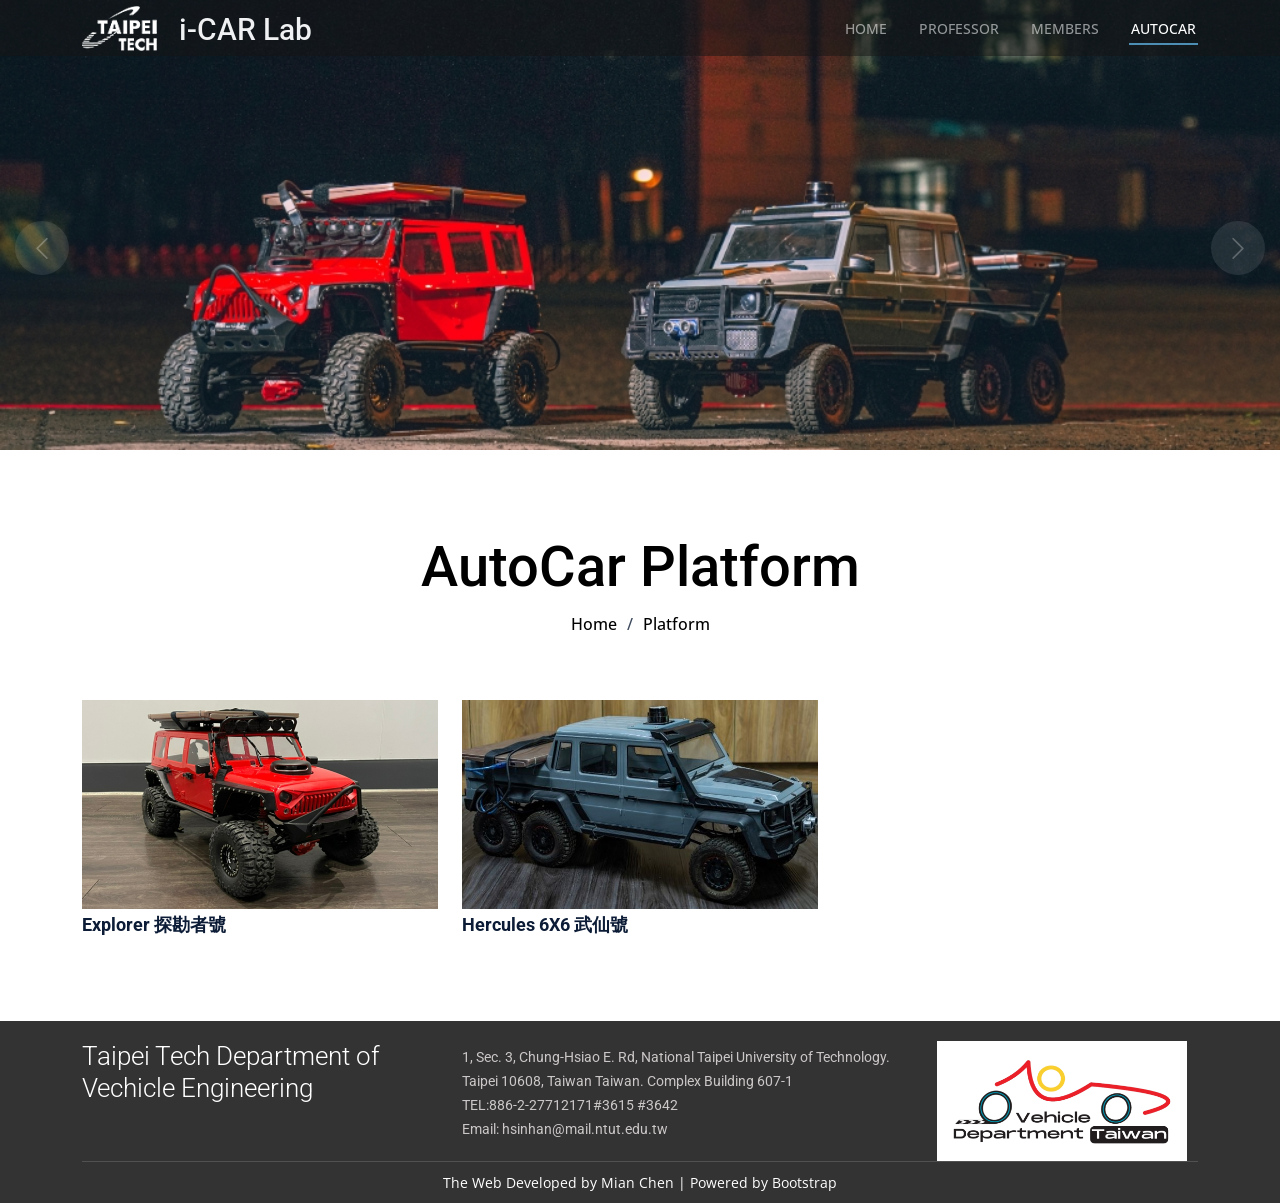
==== autocar.html @ 8ef0df25 "校名" ====
<!DOCTYPE html>
<html lang="en">

<head>
  <meta charset="utf-8">
  <meta content="width=device-width, initial-scale=1.0" name="viewport">

  <title>i-CAR Lab - Autocar</title>
  <meta content="" name="description">
  <meta content="" name="keywords">

  <!-- Favicons -->
  <link href="assets/img/logo.jpg" rel="icon">
  <link href="assets/img/logo.jpg" rel="apple-touch-icon">

  <!-- Google Fonts -->
  <link rel="preconnect" href="https://fonts.googleapis.com">
  <link rel="preconnect" href="https://fonts.gstatic.com" crossorigin>
  <link href="https://fonts.googleapis.com/css2?family=Open+Sans:ital,wght@0,300;0,400;0,500;0,600;0,700;1,300;1,400;1,600;1,700&family=Roboto:ital,wght@0,300;0,400;0,500;0,600;0,700;1,300;1,400;1,500;1,600;1,700&family=Work+Sans:ital,wght@0,300;0,400;0,500;0,600;0,700;1,300;1,400;1,500;1,600;1,700&display=swap" rel="stylesheet">

  <!-- Vendor CSS Files -->
  <link href="assets/vendor/bootstrap/css/bootstrap.min.css" rel="stylesheet">
  <link href="assets/vendor/bootstrap-icons/bootstrap-icons.css" rel="stylesheet">
  <link href="assets/vendor/fontawesome-free/css/all.min.css" rel="stylesheet">
  <link href="assets/vendor/aos/aos.css" rel="stylesheet">
  <link href="assets/vendor/glightbox/css/glightbox.min.css" rel="stylesheet">
  <link href="assets/vendor/swiper/swiper-bundle.min.css" rel="stylesheet">

  <!-- Template Main CSS File -->
  <link href="assets/css/main.css" rel="stylesheet">

  <!-- =======================================================
  * Template Name: UpConstruction
  * Updated: Mar 10 2023 with Bootstrap v5.2.3
  * Template URL: https://bootstrapmade.com/upconstruction-bootstrap-construction-website-template/
  * Author: BootstrapMade.com
  * License: https://bootstrapmade.com/license/
  ======================================================== -->
</head>

<body>

  <!-- ======= Header ======= -->
  <header id="header" class="fixed-top" style="background-color: rgba(22, 22, 21, 0.527)">
    <div class="container-fluid container-xl d-flex align-items-center justify-content-between" >
      <a href="index.html"  class="logo d-flex align-items-center">
        <img src="assets/img/rpage_wLogo.png" >
        <h1 class="test">	&ensp; i-CAR Lab</h1>
      </a>

     
      <nav id="navmenu" class="navmenu">
        <ul>
          <li><a href="index.html">Home</a></li>
          <li><a href="professor.html">Professor</a></li>
          <li><a href="member.html">Members</a></li>
          <li><a href="autocar.html" class="active">AutoCar</a></li>
        </ul>
        <i class="mobile-nav-toggle d-xl-none bi bi-list"></i>
      </nav><!-- .navmenu -->

    </div>
  </header><!-- End Header -->

    <!-- ======= Hero Section ======= -->
    <section id="hero" class="hero">

      <div id="hero-carousel" class="carousel slide" data-bs-ride="carousel" data-bs-interval="5000">
        <div class="carousel-item active">
          <img src="assets/img/hero-carousel/A7R04425.jpg" class="d-block w-100" alt="...">
        </div>
        <div class="carousel-item">
          <img src="assets/img/hero-carousel/lightMode.jpg" class="d-block w-100" alt="...">
        </div>

      <a class="carousel-control-prev" href="#hero-carousel" role="button" data-bs-slide="prev">
        <span class="carousel-control-prev-icon bi bi-chevron-left" aria-hidden="true"></span>
      </a>

      <a class="carousel-control-next" href="#hero-carousel" role="button" data-bs-slide="next">
        <span class="carousel-control-next-icon bi bi-chevron-right" aria-hidden="true"></span>
      </a>
    </div>
  </section><!-- End Hero Section -->


  <main id="main">
<!--  AutoCar Posts Section -->
    <div class="autocar-title d-flex align-items-center" >
      <div class="container position-relative d-flex flex-column align-items-center" data-aos="fade">
        <h2>AutoCar Platform</h2>
        <nav class="breadcrumbs">
          <ol>
            <li><a href="index.html">Home</a></li>
            <li>Platform</li>
          </ol>
        </nav>
      </div>
    </div>
    
    <section id="projects" class="projects">
      <div class="container" data-aos="fade-up">

        <div class="portfolio-isotope" data-portfolio-filter="*" data-portfolio-layout="masonry" data-portfolio-sort="original-order">

          <div class="row gy-4 portfolio-container" data-aos="fade-up" data-aos-delay="200">

            <div class="col-lg-4 col-md-6 portfolio-item filter-construction">
              <div class="portfolio-content h-100">
                <img src="assets/img/kitHardware.png" class="img-fluid" alt="">
                <div class="portfolio-info">
                  <h4>Explorer</h4>
                  <p>Explorer hardware layout</p>
                  <a href="assets/img/redcarplatform.png" title="Explorer hardware layout" data-gallery="portfolio-gallery-construction" class="glightbox preview-link"><i class="bi bi-zoom-in"></i></a>
                </div>
                
              </div>
              <h5>Explorer 探勘者號</h5>
            </div><!-- End Projects Item -->

            <div class="col-lg-4 col-md-6 portfolio-item filter-repairs">
              <div class="portfolio-content h-100">
                <img src="assets/img/greycarPlatform.jpg" class="img-fluid" alt="">
                <div class="portfolio-info">
                  <h4>Hercules 6X6</h4>
                  <p>Hercules 6X6 hardware layout</p>
                  <a href="assets/img/platform.png" title="Hercules 6X6 hardware layout" data-gallery="portfolio-gallery-repairs" class="glightbox preview-link"><i class="bi bi-zoom-in"></i></a>
                </div>
              </div>
              <h5>Hercules 6X6 武仙號</h5>
            </div><!-- End Projects Item -->

          </div>

        </div>

      </div>
    </section><!-- End AutoCar Posts Section -->
  
    
  </main>

  <!-- ======= Footer ======= -->
  <footer id="footer" class="footer">
    <div class="footer-content position-relative">
       <div class="container">
         <div class="row">
           <div class="col-lg-4 col-md-6 col-sm-12 footer-info " >
            <h3>Taipei Tech Department of Vechicle Engineering</h3>
           </div>  <!--End footer info column-->
 
           
           <div class="col-lg-5 col-md-6 col-sm-12 footer-address d-flex align-items-center">
             <p>
               1, Sec. 3, Chung-Hsiao E. Rd, National Taipei University of Technology.<br>
               Taipei 10608, Taiwan Taiwan. Complex Building 607-1<br>
               TEL:886-2-27712171#3615 #3642<br>
               Email: hsinhan@mail.ntut.edu.tw
           </p>
           </div><!-- End footer address column-->
 
           <div class="col-lg-3 col-md-6 col-sm-12 footer-logo d-flex align-items-center ">
             <img src="assets/img/race-car-logo.png" height="120" width="250">
           </div><!-- End footer logo column-->
         </div>
       </div>
    </div>
 
    <div class="footer-legal text-center position-relative">
       <div class="container">
         <div class="copyright">
           The Web Developed by Mian Chen | Powered by Bootstrap
         </div>
       </div>
    </div>
 
   </footer>
   <!-- End Footer -->

  <a href="#" class="scroll-top d-flex align-items-center justify-content-center"><i class="bi bi-arrow-up-short"></i></a>

  <div id="preloader"></div>

  <!-- Vendor JS Files -->
  <script src="assets/vendor/bootstrap/js/bootstrap.bundle.min.js"></script>
  <script src="assets/vendor/aos/aos.js"></script>
  <script src="assets/vendor/glightbox/js/glightbox.min.js"></script>
  <script src="assets/vendor/isotope-layout/isotope.pkgd.min.js"></script>
  <script src="assets/vendor/swiper/swiper-bundle.min.js"></script>
  <script src="assets/vendor/purecounter/purecounter_vanilla.js"></script>
  <script src="assets/vendor/php-email-form/validate.js"></script>

  <!-- Template Main JS File -->
  <script src="assets/js/main.js"></script>

</body>

</html>
---- assets/css/main.css ----
/**
* Template Name: UpConstruction
* Updated: Mar 10 2023 with Bootstrap v5.2.3
* Template URL: https://bootstrapmade.com/upconstruction-bootstrap-construction-website-template/
* Author: BootstrapMade.com
* License: https://bootstrapmade.com/license/
*/

/*--------------------------------------------------------------
# Set main reusable colors and fonts using CSS variables
# Learn more about CSS variables at https://developer.mozilla.org/en-US/docs/Web/CSS/Using_CSS_custom_properties
--------------------------------------------------------------*/
/* Fonts */
:root {
  --font-default: "Open Sans", system-ui, -apple-system, "Segoe UI", Roboto, "Helvetica Neue", Arial, "Noto Sans", "Liberation Sans", sans-serif, "Apple Color Emoji", "Segoe UI Emoji", "Segoe UI Symbol", "Noto Color Emoji";
  --font-primary: "Roboto", sans-serif;
  --font-secondary: "Work Sans", sans-serif;
}

/* Global Colors - The following color variables are used throughout the website. Updating them here will change the color scheme of the entire website */
:root { 
  --background-color: #ffffff; /* Background color for the entire website, including individual sections */
  --default-color: #0c1c36; /* Default color used for the majority of the text content across the entire website */
  --heading-color: #52565e; /* Color for headings, subheadings and title throughout the website */
  --accent-color: #4d8eb5; /* Accent color that represents your brand on the website. It's used for buttons, links, and other elements that need to stand out */
  --contrast-color: #ffffff; /* The contrast color is used for elements when the background color is one of the heading, accent, or default colors. Its purpose is to ensure proper contrast and readability when placed over these more dominant colors */
}

/* Nav Menu Colors - The following color variables are used specifically for the navigation menu. They are separate from the global colors to allow for more customization options */
:root {
  --nav-color: rgba(255, 255, 255, 0.55);  /* The default color of the main navmenu links */
  --nav-hover-color: #ffffff; /* Applied to main navmenu links when they are hovered over or active */
  --nav-dropdown-background-color: #ffffff; /* Used as the background color for dropdown items that appear when hovering over primary navigation items */
  --nav-dropdown-color: #212529; /* Used for navigation links of the dropdown items in the navigation menu. */
  --nav-dropdown-hover-color: #feb900; /* Similar to --nav-hover-color, this color is applied to dropdown navigation links when they are hovered over. */
}

/* Smooth scroll */
:root {
  scroll-behavior: smooth;
}

/*--------------------------------------------------------------
# General
--------------------------------------------------------------*/
body {
  font-family: var(--font-default);
  color: var(--color-default);
  overflow-x: hidden;
  background-color: var(--background-color);
}

a {
  color: var(--color-primary);
  text-decoration: none;
}

a:hover {
  color: #77bde6;
  text-decoration: none;
}

h1,
h2,
h3,
h4,
h5,
h6 {
  font-family: var(--font-primary);
}


.platform video{
  max-width:100%; 
  height:auto;
  margin: auto;
  display: block;
 
}



/*--------------------------------------------------------------
# Global Sections
--------------------------------------------------------------*/
section,
.section {
  color: var(--default-color);
  background-color: var(--background-color);
  padding: 60px 0;
  scroll-margin-top: 92px;
  overflow: clip;
}

@media (max-width: 1199px) {
  section,
  .section {
    scroll-margin-top: 76px;
  }
}

/*--------------------------------------------------------------
# Global Section Titles
--------------------------------------------------------------*/
.section-title {
  text-align: center;
  padding-bottom: 60px;
  position: relative;
}

.section-title h2 {
  font-size: 32px;
  font-weight: 700;
  position: relative;
}

.section-title h2:before,
.section-title h2:after {
  content: "";
  width: 50px;
  height: 2px;
  background: var(--accent-color);
  display: inline-block;
}

.section-title h2:before {
  margin: 0 15px 10px 0;
}

.section-title h2:after {
  margin: 0 0 10px 15px;
}

.section-title p {
  margin-bottom: 0;
}
/*--------------------------------------------------------------
# Sections & Section Header
--------------------------------------------------------------*/
section {
  padding: 80px 0;
  overflow: hidden;
}

.demo-index {
  position: relative;
  top: -140px;
  left: 80px;
}

.section-bg {
  background-color: #f5f6f7;
}

.section-header {
  text-align: center;
  padding-bottom: 70px;
}

.section-header h2 {
  font-size: 32px;
  font-weight: 700;
  position: relative;
  color: #1f2124;
}

.section-header h2:before,
.section-header h2:after {
  content: "";
  width: 50px;
  height: 2px;
  background: var(--color-primary);
  display: inline-block;
}

.section-header h2:before {
  margin: 0 15px 10px 0;
}

.section-header h2:after {
  margin: 0 0 10px 15px;
}

.section-header p {
  margin: 0 auto 0 auto;
}

@media (min-width: 1199px) {
  .section-header p {
    max-width: 60%;
  }
}

/*--------------------------------------------------------------
# Scroll top button
--------------------------------------------------------------*/
.scroll-top {
  position: fixed;
  visibility: hidden;
  opacity: 0;
  right: 15px;
  bottom: 15px;
  z-index: 99999;
  background-color: var(--accent-color);
  width: 40px;
  height: 40px;
  border-radius: 4px;
  transition: all 0.4s;
}

.scroll-top i {
  font-size: 24px;
  color: var(--default-color);
  line-height: 0;
}

.scroll-top:hover {
  background-color: color-mix(in srgb, var(--accent-color), transparent 20%);
  color: var(--contrast-color);
}

.scroll-top.active {
  visibility: visible;
  opacity: 1;
}

/*--------------------------------------------------------------
# Preloader
--------------------------------------------------------------*/
#preloader {
  position: fixed;
  inset: 0;
  z-index: 999999;
  overflow: hidden;
  background: #fff;
  transition: all 0.6s ease-out;
}

#preloader:before {
  content: "";
  position: fixed;
  top: calc(50% - 30px);
  left: calc(50% - 30px);
  border: 6px solid #fff;
  border-color: var(--color-primary) transparent var(--color-primary) transparent;
  border-radius: 50%;
  width: 60px;
  height: 60px;
  animation: animate-preloader 1.5s linear infinite;
}

@keyframes animate-preloader {
  0% {
    transform: rotate(0deg);
  }

  100% {
    transform: rotate(360deg);
  }
}

/*--------------------------------------------------------------
# Disable aos animation delay on mobile devices
--------------------------------------------------------------*/
@media screen and (max-width: 768px) {
  [data-aos-delay] {
    transition-delay: 0 !important;
  }
}

/*--------------------------------------------------------------
# Global Page Titles & Breadcrumbs
--------------------------------------------------------------*/
.page-title {
  --background-color: #000000;
  --heading-color: var(--contrast-color);
  --default-color: var(--contrast-color);
  color: var(--default-color);
  background-color: var(--background-color);
  background-size: cover;
  background-position: center;
  background-repeat: no-repeat;
  padding: 160px 0 60px 0;
  text-align: center;
  position: relative;
}

.page-title:before {
  content: "";
  background-color: color-mix(in srgb, var(--background-color), transparent 40%);
  position: absolute;
  inset: 0;
}

.page-title h1 {
  font-size: 56px;
  font-weight: 500;
  margin-bottom: 10px;
}

.page-title .breadcrumbs ol {
  display: flex;
  flex-wrap: wrap;
  list-style: none;
  justify-content: center;
  padding: 0;
  margin: 0;
  font-size: 16px;
  font-weight: 500;
}

.page-title .breadcrumbs ol li+li {
  padding-left: 10px;
}

.page-title .breadcrumbs ol li+li::before {
  content: "/";
  display: inline-block;
  padding-right: 10px;
  color: color-mix(in srgb, var(--default-color), transparent 20%);
}


/*--------------------------------------------------------------
# Header
--------------------------------------------------------------*/
.header {
  z-index: 997;
  position: absolute;
  padding: 30px 0;
  top: 0;
  left: 0;
  right: 0;
}

.test{
  font-size: 30px;
  margin-top: 12px;
  font-weight: 480;
  color: #f0f1f2;
}

.header .logo img {
  max-height: 40px;
  margin-right: 6px;
}

.header .logo h1 {
  font-size: 24px;
  font-weight: 700;
  color: #fff;
  margin-bottom: 0;
  font-family: var(--font-primary);
  vertical-align: middle;
}

.header .logo h1 span {
  color: var(--color-primary);

}
@media (min-width: 1280px) {
  .get-started-btn {
    margin: 0 15px 0 0;
    padding: 6px 18px;
  }
}
/*--------------------------------------------------------------
# Desktop Navigation
--------------------------------------------------------------*/
@media (min-width: 800px) {
  .navmenu {
    padding: 0;
  }

  .mobile-nav-toggle {
    display: none; /* 在桌面視圖中隱藏漢堡菜單 */
  }

  .navmenu ul {
    margin: 0;
    padding: 0;
    display: flex;
    list-style: none;
    align-items: center;
  }

  .navmenu li {
    position: relative;
  }

  .navmenu>ul>li {
    white-space: nowrap;
    padding: 15px 14px;
  }

  .navmenu>ul>li:last-child {
    padding-right: 0;
  }

  .navmenu a,
  .navmenu a:focus {
    color: var(--nav-color);
    font-size: 14px;
    padding: 0 2px;
    font-family: var(--nav-font);
    font-weight: 500;
    display: flex;
    align-items: center;
    justify-content: space-between;
    white-space: nowrap;
    transition: 0.3s;
    position: relative;
    text-transform: uppercase;
  }

  .navmenu a i,
  .navmenu a:focus i {
    font-size: 12px;
    line-height: 0;
    margin-left: 5px;
    transition: 0.3s;
  }

  .navmenu>ul>li>a:before {
    content: "";
    position: absolute;
    height: 2px;
    bottom: -6px;
    left: 0;
    background-color: var(--accent-color);
    visibility: hidden;
    width: 0px;
    transition: all 0.3s ease-in-out 0s;
  }

  .navmenu a:hover:before,
  .navmenu li:hover>a:before,
  .navmenu .active:before {
    visibility: visible;
    width: 100%;
  }

  .navmenu li:hover>a,
  .navmenu .active,
  .navmenu .active:focus {
    color: var(--nav-hover-color);
  }

  .navmenu .dropdown ul {
    margin: 0;
    padding: 10px 0;
    background: var(--nav-dropdown-background-color);
    display: block;
    position: absolute;
    visibility: hidden;
    left: 14px;
    top: 130%;
    opacity: 0;
    transition: 0.3s;
    border-radius: 4px;
    z-index: 99;
    box-shadow: 0px 0px 30px rgba(0, 0, 0, 0.1);
  }

  .navmenu .dropdown ul li {
    min-width: 200px;
  }

  .navmenu .dropdown ul a {
    padding: 10px 20px;
    font-size: 15px;
    text-transform: none;
    font-weight: 400;
    color: var(--nav-dropdown-color);
  }

  .navmenu .dropdown ul a i {
    font-size: 12px;
  }

  .navmenu .dropdown ul a:hover,
  .navmenu .dropdown ul .active:hover,
  .navmenu .dropdown ul li:hover>a {
    color: var(--nav-dropdown-hover-color);
  }

  .navmenu .dropdown:hover>ul {
    opacity: 1;
    top: 100%;
    visibility: visible;
  }

  .navmenu .dropdown .dropdown ul {
    top: 0;
    left: -90%;
    visibility: hidden;
  }

  .navmenu .dropdown .dropdown:hover>ul {
    opacity: 1;
    top: 0;
    left: -100%;
    visibility: visible;
  }
}

/* Mobile Navigation */
@media (max-width: 799px) {
  .mobile-nav-toggle {
    display: block; /* 在手機視圖中顯示漢堡菜單 */
    color: var(--nav-color);
    font-size: 28px;
    line-height: 0;
    margin-right: 10px;
    cursor: pointer;
    transition: color 0.3s;
  }

  .navmenu {
    padding: 0;
    z-index: 9997;
  }

  .navmenu ul {
    display: none;
    position: absolute;
    inset: 60px 20px 20px 20px;
    padding: 10px 0;
    margin: 0;
    border-radius: 6px;
    background-color: var(--nav-dropdown-background-color);
    border: 1px solid color-mix(in srgb, var(--default-color), transparent 90%);
    box-shadow: none;
    overflow-y: auto;
    transition: 0.3s;
    z-index: 9998;
  }

  .navmenu a,
  .navmenu a:focus {
    color: var(--nav-dropdown-color);
    padding: 10px 20px;
    font-family: var(--nav-font);
    font-size: 17px;
    font-weight: 500;
    display: flex;
    align-items: center;
    justify-content: space-between;
    white-space: nowrap;
    transition: 0.3s;
  }

  .navmenu a i,
  .navmenu a:focus i {
    font-size: 12px;
    line-height: 0;
    margin-left: 5px;
    width: 30px;
    height: 30px;
    display: flex;
    align-items: center;
    justify-content: center;
    border-radius: 50%;
    transition: 0.3s;
    background-color: color-mix(in srgb, var(--accent-color), transparent 90%);
  }

  .navmenu a i:hover,
  .navmenu a:focus i:hover {
    background-color: var(--accent-color);
    color: var(--contrast-color);
  }

  .navmenu a:hover,
  .navmenu .active,
  .navmenu .active:focus {
    color: var(--nav-dropdown-hover-color);
  }

  .navmenu .active i,
  .navmenu .active:focus i {
    background-color: var(--accent-color);
    color: var(--contrast-color);
    transform: rotate(180deg);
  }

  .navmenu .dropdown ul {
    position: static;
    display: none;
    z-index: 99;
    padding: 10px 0;
    margin: 10px 20px;
    background-color: var(--nav-dropdown-background-color);
    transition: all 0.5s ease-in-out;
  }

  .navmenu .dropdown ul ul {
    background-color: rgba(33, 37, 41, 0.1);
  }

  .navmenu .dropdown>.dropdown-active {
    display: block;
    background-color: rgba(33, 37, 41, 0.03);
  }

  .mobile-nav-active {
    overflow: hidden;
  }

  .mobile-nav-active .mobile-nav-toggle {
    color: #fff;
    position: absolute;
    font-size: 32px;
    top: 15px;
    right: 15px;
    margin-right: 0;
    z-index: 9999;
  }

  .mobile-nav-active .navmenu {
    position: fixed;
    overflow: hidden;
    inset: 0;
    background: rgba(33, 37, 41, 0.8);
    transition: 0.3s;
  }

  .mobile-nav-active .navmenu>ul {
    display: block;
  }
}


/*--------------------------------------------------------------
# Get Started Section
--------------------------------------------------------------*/

.get-started .content {
  padding: 30px 0;
}

.get-started .content h3 {
  font-size: 36px;
  color: var(--color-secondary);
  font-weight: 600;
  margin-bottom: 25px;
  padding-bottom: 25px;
  position: relative;
}

.get-started .content h3:after {
  content: "";
  position: absolute;
  display: block;
  width: 60px;
  height: 4px;
  background: var(--color-primary);
  left: 0;
  bottom: 0;
}


.get-started .content p {
  font-size: 24px;
}



.get-started .bio-photo {
  text-align: center;
}

.get-started .bio-photo img {
  border-radius: 5px;
  margin-top: 20px;
  max-width: 300px;
  height: auto;
}

.get-started .bio-content {
  display: flex;
  flex-direction: column;
  justify-content: center;
}

.get-started .bio-content .content {
  order: 1;
}

.get-started .bio-content .bio-photo {
  order: 2;
}

/* 小螢幕設備的調整 */
@media (max-width: 575px) {
  .get-started .content {
    padding: 20px;
  }

  .get-started .content h3 {
    font-size: 24px;
  }

  .get-started .content p {
    font-size: 14px;
  }
}
/*--------------------------------------------------------------
# Constructions Section
--------------------------------------------------------------*/
.constructions .card-item {
  border: 1px solid rgba(82, 86, 94, 0.2);
  background: #fff;
  position: relative;
  border-radius: 0;
}

.constructions .card-item .card-bg {
  min-height: 300px;
  background-size: cover;
  background-position: center;
  background-repeat: no-repeat;
}

.constructions .card-item .card-body {
  padding: 30px;
}

.constructions .card-item h4 {
  font-weight: 700;
  font-size: 20px;
  margin-bottom: 15px;
  color: var(--color-secondary);
}

.constructions .card-item p {
  color: var(--color-secondary);
  margin: 0;
}

/*--------------------------------------------------------------
# Recent Blog Posts Section
--------------------------------------------------------------*/
.recent-blog-posts .post-item {
  box-shadow: 0px 2px 20px color-mix(in srgb, var(--default-color), transparent 92%);
  transition: 0.3s;
}

.recent-blog-posts .post-item .post-img img {
  transition: 0.5s;
}

.recent-blog-posts .post-item .post-date {
  position: absolute;
  right: 0;
  bottom: 0;
  background-color: var(--accent-color);
  color: var(--contrast-color);
  text-transform: uppercase;
  font-size: 13px;
  padding: 6px 12px;
  font-weight: 500;
}

.recent-blog-posts .post-item .post-content {
  padding: 30px;
}

.recent-blog-posts .post-item .post-title {
  color: var(--heading-color);
  font-size: 20px;
  font-weight: 700;
  transition: 0.3s;
  margin-bottom: 15px;
}

.recent-blog-posts .post-item .meta i {
  font-size: 16px;
  color: var(--accent-color);
}

.recent-blog-posts .post-item .meta span {
  font-size: 15px;
  color: color-mix(in srgb, var(--default-color), transparent 50%);
}

.recent-blog-posts .post-item hr {
  color: color-mix(in srgb, var(--default-color), transparent 80%);
  margin: 20px 0;
}

.recent-blog-posts p {
  margin-top: 10px;
}

.recent-blog-posts .post-item:hover .post-title,
.recent-blog-posts .post-item:hover .readmore {
  color: var(--accent-color);
}

.recent-blog-posts .post-item:hover .post-img img {
  transform: scale(1.1);
}
/*--------------------------------------------------------------
# Patents Section
--------------------------------------------------------------*/
.patents {
  background-color: color-mix(in srgb, var(--default-color), transparent 95%);
}

.patents .patents-item {
  padding: 40px;
  box-shadow: 0px 0 30px color-mix(in srgb, var(--default-color), transparent 90%);
  background-color: var(--contrast-color);
  height: 100%;
}

.patents .patents-item .icon {
  width: 48px;
  height: 48px;
  position: relative;
  margin-bottom: 50px;
}

.patents .patents-item .icon i {
  color: var(--heading-color);
  font-size: 56px;
  transition: ease-in-out 0.3s;
  z-index: 2;
  position: relative;
}

.patents .patents-item .icon img {
  width: 70px;
  height: 70px;
  display: block;
  margin: 0 auto;
  position: relative; /* 保持相對定位 */
  z-index: 3; /* 設置較高的 z-index 值，確保在最上層 */
}

.patents .patents-item .icon:before {
  position: absolute;
  content: "";
  height: 100%;
  width: 100%;
  background: color-mix(in srgb, var(--heading-color), transparent 95%);
  border-radius: 50px;
  z-index: 1;
  top: 10px;
  right: -20px;
  transition: 0.3s;
}

.patents .patents-item h3 {
  color: color-mix(in srgb, var(--heading-color), transparent 20%);
  font-weight: 700;
  margin: 0 0 20px 0;
  padding-bottom: 8px;
  font-size: 22px;
  position: relative;
  display: inline-block;
  border-bottom: 4px solid color-mix(in srgb, var(--heading-color), transparent 90%);
  transition: 0.3s;
}

.patents .patents-item p {
  line-height: 24px;
  font-size: 14px;
  margin-bottom: 0;
}

.patents .patents-item .readmore {
  margin-top: 15px;
  display: inline-block;
  color: color-mix(in srgb, var(--default-color), transparent 30%);
}

.patents .patents-item:hover .icon i {
  color: var(--heading-color);
}

.patents .patents-item:hover .icon:before {
  background: var(--accent-color);
}

.patents .patents-item:hover h3 {
  border-color: var(--accent-color);
  color: var(--heading-color);
}

.patents .patents-item:hover .readmore {
  color: var(--accent-color);
}


/*--------------------------------------------------------------
# Paper  Section
--------------------------------------------------------------*/
.paper .features-image {
  position: relative;
  min-height: 400px;
}

.paper .features-image img {
  position: absolute;
  inset: 0;
  display: block;
  width: 100%;
  height: 100%;
  object-fit: cover;
  z-index: 1;
}

.paper h3 {
  font-size: 28px;
  font-weight: 700;
  margin-bottom: 20px;
  padding-bottom: 20px;
  position: relative;
}

.paper h3:after {
  content: "";
  background: var(--accent-color);
  position: absolute;
  display: block;
  width: 50px;
  height: 3px;
  left: 0;
  bottom: 0;
}

.paper .icon-box {
  margin-top: 50px;
}

.paper .icon-box i {
  color: var(--accent-color);
  background-color: var(--contrast-color);
  display: flex;
  align-items: center;
  justify-content: center;
  margin-right: 25px;
  font-size: 28px;
  width: 56px;
  height: 56px;
  border-radius: 4px;
  line-height: 0;
  box-shadow: 0px 2px 30px color-mix(in srgb, var(--default-color), transparent 90%);
  transition: 0.3s;
}

.paper .icon-box:hover i {
  background-color: var(--accent-color);
  color: var(--contrast-color);
}

.paper .icon-box h4 {
  font-weight: 700;
  margin-bottom: 10px;
  font-size: 18px;
}

.paper .icon-box h4 a {
  color: var(--heading-color);
  transition: 0.3s;
}

.paper .icon-box h4 a:hover {
  color: var(--accent-color);
}

.paper .icon-box p {
  line-height: 24px;
  font-size: 14px;
  margin-bottom: 0;
}

/*--------------------------------------------------------------
# Features Section
--------------------------------------------------------------*/
.features .nav-tabs {
  border: 0;
}

.features .nav-link {
  padding: 15px 0;
  transition: 0.3s;
  color: var(--color-secondary);
  border-radius: 0;
  display: flex;
  align-items: center;
  justify-content: center;
  cursor: pointer;
  height: 100%;
  border: 0;
  border-bottom: 4px solid #e2e4e6;
}

.features .nav-link i {
  padding-right: 15px;
  font-size: 48px;
}

.features .nav-link h4 {
  font-size: 18px;
  font-weight: 600;
  margin: 0;
}

@media (max-width: 575px) {
  .features .nav-link h4 {
    font-size: 16px;
  }
}

.features .nav-link:hover {
  color: var(--color-primary);
}

.features .nav-link.active {
  color: var(--color-primary);
  background-color: transparent;
  border-color: var(--color-primary);
}

.features .tab-content {
  margin-top: 30px;
}

.features .tab-pane h3 {
  font-weight: 700;
  font-size: 32px;
  position: relative;
  margin-bottom: 20px;
  padding-bottom: 20px;
}

.features .tab-pane h3:after {
  content: "";
  position: absolute;
  display: block;
  width: 60px;
  height: 3px;
  background: var(--color-primary);
  left: 0;
  bottom: 0;
}

.features .tab-pane ul {
  list-style: none;
  padding: 0;
}

.features .tab-pane ul li {
  padding-top: 10px;
  font-weight:bold;
  line-height:1.5;
}

.features .tab-pane ul i {
  font-size: 20px;
  padding-right: 4px;
  color: var(--color-primary);
}

.features .tab-pane p:last-child {
  margin-bottom: 0;
}

/*--------------------------------------------------------------
# Our Projects Section
--------------------------------------------------------------*/
.blog-posts article {
  box-shadow: 0px 2px 20px color-mix(in srgb, var(--default-color), transparent 90%);
  transition: 0.3s;
}

.blog-posts .post-img img {
  transition: 0.5s;
}

.blog-posts .post-date {
  background-color: var(--accent-color);
  color: var(--contrast-color);
  position: absolute;
  right: 0;
  bottom: 0;
  text-transform: uppercase;
  font-size: 13px;
  padding: 6px 12px;
  font-weight: 500;
}

.blog-posts .post-content {
  padding: 20px;
}

.blog-posts .post-title {
  font-size: 20px;
  color: var(--heading-color);
  font-weight: 700;
  transition: 0.3s;
  margin-bottom: 15px;
}

.blog-posts .meta i {
  font-size: 16px;
  color: var(--accent-color);
}

.blog-posts .meta span {
  font-size: 15px;
  color: color-mix(in srgb, var(--default-color), transparent 40%);
}

.blog-posts p {
  margin-top: 10px;
}

.blog-posts hr {
  color: color-mix(in srgb, var(--default-color), transparent 60%);
  margin-bottom: 15px;
}

.blog-posts .readmore {
  display: flex;
  align-items: center;
  font-weight: 600;
  line-height: 1;
  transition: 0.3s;
  color: color-mix(in srgb, var(--heading-color), transparent 20%);
}

.blog-posts .readmore i {
  line-height: 0;
  margin-left: 6px;
  font-size: 16px;
}

.blog-posts article:hover .post-title,
.blog-posts article:hover .readmore {
  color: var(--accent-color);
}

.blog-posts article:hover .post-img img {
  transform: scale(1.1);
}


/*--------------------------------------------------------------
# About Section
--------------------------------------------------------------*/
.about .inner-title {
  font-size: 2.75rem;
  font-weight: 700;
  margin: 30px 0;
  margin-top: 40px;
  white-space: nowrap; /* 防止換行 */
}

@media (min-width: 991px) {
  .about .inner-title {
    max-width: 65%;
    margin: 40px 0 80px 0; /* 調整大螢幕下的邊距 */
  }
}

.about .our-story {
  padding: 30px;
  background-color: color-mix(in srgb, var(--default-color), transparent 96%);
}

@media (min-width: 991px) {
  .about .our-story {
    padding-right: 35%;
    margin-top: -30px; /* 調整 margin-top 來避免移動 */
  }
}

.about .our-story h4 {
  text-transform: uppercase;
  font-size: 1.1rem;
  color: color-mix(in srgb, var(--default-color), transparent 50%);
}

.about .our-story h3 {
  font-size: 2.25rem;
  font-weight: 700;
  color: color-mix(in srgb, var(--default-color), transparent 20%);
}


.about .our-story p:last-child {
  margin-bottom: 0;

}

.about ul {
  list-style: none;
  padding: 0;
  font-size: 15px;
}

.about ul li {
  padding: 5px 0;
  display: flex;
  align-items: center;
  overflow: hidden; /* 防止文字超出邊界 */
  white-space: nowrap; /* 防止自動換行 */
  text-overflow: ellipsis; /* 文字超出顯示省略號 */
}

@media (min-width: 992px) {
  .about ul li {
    white-space: normal; /* 大螢幕上正常顯示 */
    overflow: visible; /* 大螢幕上顯示完整文字 */
    text-overflow: clip; /* 大螢幕上不顯示省略號 */
  }
}

.about ul i {
  font-size: 1.25rem;
  margin-right: 0.5rem;
  line-height: 1.2;
  color: var(--accent-color);
}

.about .watch-video {
  display: flex;
  align-items: center;
}

.about .watch-video .link-container {
  display: flex;
  align-items: center;
  margin-right: 20px; /* 增加右邊距離使兩個連結分開 */
}

.about .watch-video .link-container a {
  font-weight: 600;
  color: color-mix(in srgb, var(--default-color), transparent 20%);
  margin-left: 8px;
  transition: 0.3s;
}

.about .watch-video i {
  font-size: 2rem;
  transition: 0.3s;
  color: var(--accent-color);
}

.about .watch-video a {
  font-weight: 600;
  color: color-mix(in srgb, var(--default-color), transparent 20%);
  margin-left: 8px;
  transition: 0.3s;
  display: inline-block; /* 確保鏈結是行內塊元素，便於樣式控制 */
}

.about .watch-video .link-container a:hover {
  color: var(--accent-color);
}

.about .about-img {
  min-height: 400px; /* 調整最小高度以縮小圖片 */
  position: relative;
}

@media (min-width: 992px) {
  .about .about-img {
    position: absolute;
    top: 10px;
    right: 10%;
    width: 30%; /* 設置寬度以縮小圖片 */
    height: 600px; /* 調整高度以保持垂直長方形 */
  }
}

.about .about-img img {
  position: absolute;
  inset: 0;
  display: block;
  width: 100%;
  height: 100%;
  object-fit: cover;
  object-position: center;
  z-index: 1;
}

/*--------------------------------------------------------------
# Stats Counter Section
--------------------------------------------------------------*/
.stats-counter .stats-item {
  background: #fff;
  box-shadow: 0px 0 30px rgba(82, 86, 94, 0.05);
  padding: 30px;
}

.stats-counter .stats-item i {
  font-size: 42px;
  line-height: 0;
  margin-right: 20px;
  color: var(--color-primary);
}

.stats-counter .stats-item span {
  font-size: 36px;
  display: block;
  font-weight: 600;
  color: var(--color-secondary);
}

.stats-counter .stats-item p {
  padding: 0;
  margin: 0;
  font-family: var(--font-primary);
  font-size: 14px;
}

/*--------------------------------------------------------------
# Our Team Section
--------------------------------------------------------------*/
.team .member {
  position: relative;
}

.team .member .member-img {
  margin: 0 auto;
  border-radius: 50%;
  overflow: hidden;
  position: relative;
  width: 200px; /* 增大寬度 */
  height: 200px; /* 增大高度 */
}


@media (max-width: 1024px) {
  .team .member .member-img {
    margin: 0 auto;
    width: 120px;
    height: 120px;
  }
}

@media (min-width: 768px) and (max-width: 1024px) {
  .team .member {
    margin: 0 auto;
    flex: 0 0 33.3333%; /* 每行顯示三個成員 */
    max-width: 33.3333%; /* 每行顯示三個成員 */
  }
}

@media (max-width: 576px) {
  .team .member {
    margin: 0 auto;
    flex: 0 0 50%; /* 每行顯示兩個成員 */
    max-width: 50%; /* 每行顯示兩個成員 */
  }
}

.team .member .member-img img {
  width: 100%; /* 確保圖片填滿容器 */
  height: 100%; /* 確保圖片填滿容器 */
  object-fit: cover; /* 保持圖片比例 */
  position: relative;
  z-index: 1;
}

.team .member .member-img .thesis {
  position: absolute;
  inset: 0;
  background-color: rgba(0, 0, 0, 0.6);
  display: flex;
  justify-content: center;
  align-items: center;
  z-index: 2;
  padding-bottom: 20px;
  transition: 0.3s;
  visibility: hidden;
  opacity: 0;
}

.team .member .member-img .thesis a {
  transition: 0.3s;
  color: #fff;
  font-size: 20px;
  margin: 0 8px;
}

.team .member .member-img .thesis a:hover {
  color: var(--color-primary);
}

.team .member .member-info {
  margin-top: 30px;
}

.team .member .member-info h4 {
  font-weight: 700;
  margin-bottom: 6px;
  font-size: 18px;
  color: var(--color-secondary);
}

.team .member .member-info span {
  font-style: italic;
  display: block;
  font-size: 15px;
  color: #838893;
  margin-bottom: 10px;
}

.team .member .member-info p {
  margin-bottom: 0;
  font-size: 14px;
}

.team .member:hover .member-img .thesis {
  padding-bottom: 0;
  visibility: visible;
  opacity: 1;
}




/*--------------------------------------------------------------
# Servie Cards Section
--------------------------------------------------------------*/
.services-cards h3 {
  font-size: 20px;
  font-weight: 700;
  color: var(--color-secondary);
}

.services-cards p {
  font-size: 15px;
}

.services-cards ul li {
  display: flex;
  align-items: center;
  font-size: 14px;
  padding-top: 10px;
}

.services-cards ul li i {
  font-size: 16px;
  color: var(--color-primary);
  margin-right: 6px;
}

/*--------------------------------------------------------------
# AutoCar Title
--------------------------------------------------------------*/
.autocar-title{
  min-height: 30vh;
  position: relative;
  background-size: cover;
  background-position: center;
  background-repeat: no-repeat;
  margin-bottom: -100px;
}

.autocar-title h2 {
  font-size: 56px;
  font-weight: 500;
  margin-bottom: 10px;
}

.autocar-title .breadcrumbs ol {
  display: flex;
  flex-wrap: wrap;
  list-style: none;
  justify-content: center;
  padding: 0;
  margin: 0;
  font-size: 16px;
  font-weight: 500;
}

.autocar-title .breadcrumbs ol li+li {
  padding-left: 10px;
}

.autocar-title .breadcrumbs ol li+li::before {
  content: "/";
  display: inline-block;
  padding-right: 10px;
  color: color-mix(in srgb, var(--default-color), transparent 20%);
}

/*--------------------------------------------------------------
# Projet Details Section
--------------------------------------------------------------*/
.project-details .portfolio-details-slider img {
  width: 100%;
}

.project-details .portfolio-details-slider .swiper-pagination .swiper-pagination-bullet {
  width: 12px;
  height: 12px;
  background-color: rgba(255, 255, 255, 0.7);
  opacity: 1;
}

.project-details .portfolio-details-slider .swiper-pagination .swiper-pagination-bullet-active {
  background-color: var(--color-primary);
}

.project-details .swiper-button-prev,
.project-details .swiper-button-next {
  width: 48px;
  height: 48px;
}

.project-details .swiper-button-prev:after,
.project-details .swiper-button-next:after {
  color: rgba(255, 255, 255, 0.8);
  background-color: rgba(0, 0, 0, 0.2);
  font-size: 24px;
  border-radius: 50%;
  width: 48px;
  height: 48px;
  display: flex;
  align-items: center;
  justify-content: center;
  transition: 0.3s;
}

.project-details .swiper-button-prev:hover:after,
.project-details .swiper-button-next:hover:after {
  background-color: rgba(0, 0, 0, 0.6);
}

@media (max-width: 575px) {

  .project-details .swiper-button-prev,
  .project-details .swiper-button-next {
    display: none;
  }
}

.project-details .portfolio-info h3 {
  font-size: 22px;
  font-weight: 700;
  margin-bottom: 20px;
  padding-bottom: 20px;
  position: relative;
}

.project-details .portfolio-info h3:after {
  content: "";
  position: absolute;
  display: block;
  width: 50px;
  height: 3px;
  background: var(--color-primary);
  left: 0;
  bottom: 0;
}

.project-details .portfolio-info ul {
  list-style: none;
  padding: 0;
  font-size: 15px;
}

.project-details .portfolio-info ul li {
  display: flex;
  flex-direction: column;
  padding-bottom: 15px;
}

.project-details .portfolio-info ul strong {
  text-transform: uppercase;
  font-weight: 400;
  color: #838893;
  font-size: 14px;
}

.project-details .portfolio-info .btn-visit {
  padding: 8px 40px;
  background: var(--color-primary);
  color: #fff;
  border-radius: 50px;
  transition: 0.3s;
}

.project-details .portfolio-info .btn-visit:hover {
  background: #ffc019;
}

.project-details .portfolio-description h2 {
  font-size: 26px;
  font-weight: 700;
  margin-bottom: 20px;
  color: var(--color-secondary);
}

.project-details .portfolio-description p {
  padding: 0;
}

.project-details .portfolio-description .testimonial-item {
  padding: 30px 30px 0 30px;
  position: relative;
  background: #f5f6f7;
  height: 100%;
  margin-bottom: 50px;
}

.project-details .portfolio-description .testimonial-item .testimonial-img {
  width: 90px;
  border-radius: 50px;
  border: 6px solid #fff;
  float: left;
  margin: 0 10px 0 0;
}

.project-details .portfolio-description .testimonial-item h3 {
  font-size: 18px;
  font-weight: bold;
  margin: 15px 0 5px 0;
  padding-top: 20px;
}

.project-details .portfolio-description .testimonial-item h4 {
  font-size: 14px;
  color: #6c757d;
  margin: 0;
}

.project-details .portfolio-description .testimonial-item .quote-icon-left,
.project-details .portfolio-description .testimonial-item .quote-icon-right {
  color: #ffd565;
  font-size: 26px;
  line-height: 0;
}

.project-details .portfolio-description .testimonial-item .quote-icon-left {
  display: inline-block;
  left: -5px;
  position: relative;
}

.project-details .portfolio-description .testimonial-item .quote-icon-right {
  display: inline-block;
  right: -5px;
  position: relative;
  top: 10px;
  transform: scale(-1, -1);
}

.project-details .portfolio-description .testimonial-item p {
  font-style: italic;
  margin: 0 0 15px 0 0 0;
  padding: 0;
}

/*--------------------------------------------------------------
# HomePage Hero Section
--------------------------------------------------------------*/
#homepage {
  width: 100%;
  height: auto;
  position: relative;
  background-image: url('assets/img/hero.png'); /* 設置背景圖片 */
  background-size: contain;  /* 確保圖片不會被裁剪 */
  background-position: center; /* 圖片居中 */
  background-repeat: no-repeat; 
  margin-top: 56px;
}

#homepage .homepage-container {
  width: 100%;
  max-width: 1920px; /* 設定最大寬度與圖片寬度一致 */
  overflow: hidden; /* 確保圖片不會超出容器範圍 */
}

#homepage .homepage-logo {
  position: relative;
  width: 100%;
  height: auto;
}

#homepage .homepage-logo img {
  display: block;
  max-width: 100%;
  height: auto;
}

@media (min-width: 1024px) {
  #homepage {
    background-attachment: fixed;
  }
}


/*--------------------------------------------------------------
# AutoCar Hero Section
--------------------------------------------------------------*/
.hero {
  overflow-x: hidden;
  padding: 0;
  height: 50vh;
}

.hero .carousel-item {
  position: absolute;
  inset: 0;
  background-size: cover; /* 確保圖片等比例縮放 */
  background-position: bottom;
  background-repeat: no-repeat;
  overflow: hidden;
  z-index: 1;
  transition-duration: 0.4s;
  border: none; /* 確保沒有邊框 */
  background: transparent; /* 確保沒有背景色 */
}

.hero .carousel-item img {
  width: 100%;
  height: 100%;
  object-fit: cover; /* 保持圖片的寬高比並橫向滿版  */
  object-position: bottom; /* 圖片顯示從下半部開始 */
  border: none; /* 確保圖片沒有邊框 */
  background: none; /* 確保圖片背景透明 */
}

.hero .carousel {
  width: 100%;
  height: 55vh; /* 設定高度為視窗高度的一半 */
  padding: 80px 0;
  margin: 0;
  position: relative;
}



.hero .carousel-item::before {
  content: "";
  background-color: transparent; /* 確保背景透明 */
  position: absolute;
  inset: 0;
}

.hero .info {
  position: absolute;
  inset: 0;
  z-index: 2;
}

@media (max-width: 768px) {
  .hero .info {
    padding: 0 50px;
  }
}

.hero .info h2 {
  color: #fff;
  margin-bottom: 30px;
  padding-bottom: 30px;
  font-size: 56px;
  font-weight: 700;
  position: relative;
}

.hero .info h2:after {
  content: "";
  position: absolute;
  display: block;
  width: 80px;
  height: 4px;
  background: var(--color-primary);
  left: 0;
  right: 0;
  bottom: 0;
  margin: auto;
}

@media (max-width: 768px) {
  .hero .info h2 {
    font-size: 36px;
  }
}

.hero .info p {
  color: rgba(255, 255, 255, 0.8);
  font-size: 18px;
}

.hero .info .btn-get-started {
  font-family: var(--font-primary);
  font-weight: 500;
  font-size: 16px;
  letter-spacing: 1px;
  display: inline-block;
  padding: 12px 40px;
  border-radius: 50px;
  transition: 0.5s;
  margin: 10px;
  color: #fff;
  border: 2px solid var(--color-primary);
}

.hero .info .btn-get-started:hover {
  background: var(--color-primary);
}

.hero .carousel-control-prev {
  justify-content: start;
}

@media (min-width: 640px) {
  .hero .carousel-control-prev {
    padding-left: 15px;
  }
}

.hero .carousel-control-next {
  justify-content: end;
}

@media (min-width: 640px) {
  .hero .carousel-control-next {
    padding-right: 15px;
  }
}

.hero .carousel-control-next-icon,
.hero .carousel-control-prev-icon {
  background: none;
  font-size: 26px;
  line-height: 0;
  background: rgba(255, 255, 255, 0.2);
  color: rgba(255, 255, 255, 0.6);
  border-radius: 50px;
  width: 54px;
  height: 54px;
  display: flex;
  align-items: center;
  justify-content: center;
}

.hero .carousel-control-prev,
.hero .carousel-control-next {
  z-index: 3;
  transition: 0.3s;
}

.hero .carousel-control-prev:focus,
.hero .carousel-control-next:focus {
  opacity: 0.5;
}

.hero .carousel-control-prev:hover,
.hero .carousel-control-next:hover {
  opacity: 0.9;
}

/*--------------------------------------------------------------
# AutoCar Posts Section
--------------------------------------------------------------*/

.projects .portfolio-flters {
  padding: 0;
  margin: 0 auto 20px auto;
  list-style: none;
  text-align: center;
}
.projects .portfolio-flters li {
  cursor: pointer;
  display: inline-block;
  padding: 0;
  font-size: 18px;
  font-weight: 500;
  margin: 0 10px;
  line-height: 1;
  margin-bottom: 5px;
  transition: all 0.3s ease-in-out;
}

.projects .portfolio-flters li:hover,
.projects .portfolio-flters li.filter-active {
  color: var(--color-primary);
}

.projects .portfolio-flters li:first-child {
  margin-left: 0;
}

.projects .portfolio-flters li:last-child {
  margin-right: 0;
}

@media (max-width: 575px) {
  .projects .portfolio-flters li {
    font-size: 14px;
    margin: 0 5px;
  }
}

.projects .portfolio-content {
  position: relative;
  overflow: hidden;
}

.projects .portfolio-content img {
  transition: 0.3s;
}

.projects .portfolio-content .portfolio-info {
  opacity: 0;
  position: absolute;
  inset: 0;
  z-index: 3;
  transition: all ease-in-out 0.3s;
  background: rgba(0, 0, 0, 0.6);
  padding: 15px;
}

.projects .portfolio-item h5 {
  text-align: left; /* 讓文字置中 */
  margin-top: 5px; /* 與上方內容間距 10px */
  font-weight: 700;
  margin-bottom: 6px;
  font-size: 18px;
  color: var(--color-secondary);
}

.projects .portfolio-content .portfolio-info h4 {
  font-size: 14px;
  padding: 5px 10px;
  font-weight: 400;
  color: #fff;
  display: inline-block;
  background-color: var(--color-primary);
}

.projects .portfolio-content .portfolio-info p {
  position: absolute;
  bottom: 10px;
  text-align: center;
  display: inline-block;
  left: 0;
  right: 0;
  font-size: 16px;
  font-weight: 600;
  color: rgba(255, 255, 255, 0.8);
}
.projects .portfolio-content .portfolio-info .preview-link,
.projects .portfolio-content .portfolio-info .details-link {
  position: absolute;
  left: calc(50% - 40px);
  font-size: 26px;
  top: calc(50% - 14px);
  color: #fff;
  transition: 0.3s;
  line-height: 1.2;
}
.projects .portfolio-content .portfolio-info .preview-link:hover,
.projects .portfolio-content .portfolio-info .details-link:hover {
  color: var(--color-primary);
}

.projects .portfolio-content .portfolio-info .details-link {
  left: 50%;
  font-size: 34px;
  line-height: 0;
}

.projects .portfolio-content:hover .portfolio-info {
  opacity: 1;
}

.projects .portfolio-content:hover img {
  transform: scale(1.1);
}



/*--------------------------------------------------------------
# Blog
--------------------------------------------------------------*/
.blog .blog-pagination {
  margin-top: 30px;
  color: #838893;
}

.blog .blog-pagination ul {
  display: flex;
  padding: 0;
  margin: 0;
  list-style: none;
}

.blog .blog-pagination li {
  margin: 0 5px;
  transition: 0.3s;
}

.blog .blog-pagination li a {
  color: var(--color-secondary);
  padding: 7px 16px;
  display: flex;
  align-items: center;
  justify-content: center;
}

.blog .blog-pagination li.active,
.blog .blog-pagination li:hover {
  background: var(--color-primary);
  color: #fff;
}

.blog .blog-pagination li.active a,
.blog .blog-pagination li:hover a {
  color: var(--color-white);
}

/*--------------------------------------------------------------
# Blog Posts List
--------------------------------------------------------------*/
.blog .posts-list .post-item {
  box-shadow: 0px 2px 20px rgba(0, 0, 0, 0.06);
  transition: 0.3s;
}

.blog .posts-list .post-img img {
  transition: 0.5s;
}

.blog .posts-list .post-date {
  position: absolute;
  right: 0;
  bottom: 0;
  background-color: var(--color-primary);
  color: #fff;
  text-transform: uppercase;
  font-size: 13px;
  padding: 6px 12px;
  font-weight: 500;
}

.blog .posts-list .post-content {
  padding: 30px;
}

.blog .posts-list .post-title {
  font-size: 24px;
  color: var(--color-secondary);
  font-weight: 700;
  transition: 0.3s;
  margin-bottom: 15px;
}

.blog .posts-list .meta i {
  font-size: 16px;
  color: var(--color-primary);
}

.blog .posts-list .meta span {
  font-size: 15px;
  color: #838893;
}

.blog .posts-list p {
  margin-top: 20px;
}

.blog .posts-list hr {
  color: #888;
  margin-bottom: 20px;
}

.blog .posts-list .readmore {
  display: flex;
  align-items: center;
  font-weight: 600;
  line-height: 1;
  transition: 0.3s;
  color: #838893;
}

.blog .posts-list .readmore i {
  line-height: 0;
  margin-left: 6px;
  font-size: 16px;
}

.blog .posts-list .post-item:hover .post-title,
.blog .posts-list .post-item:hover .readmore {
  color: var(--color-primary);
}

.blog .posts-list .post-item:hover .post-img img {
  transform: scale(1.1);
}

/*--------------------------------------------------------------
# Footer
--------------------------------------------------------------*/
.footer {
  color: #fff;
  background-size: cover;
  font-size: 14px;
  padding: 20px 0 0px 0;
  position: relative;
}

.footer:before {
  content: "";
  background: rgba(0, 0, 0, 0.8);
  position: absolute;
  inset: 0;
}

.footer .footer-content .footer-info h3 {
  font-size: 26px;
  margin: 0 0 3px 0;
  /* line-height: 1.5; */
  font-weight: 300;
}

.footer .footer-content .footer-info h5 {
  margin: 0 0 3px 0;
  font-weight: 300;
}

.footer .footer-content .footer-address p {
  font-size: 14px;
  line-height: 24px;
  font-family: var(--font-primary);
  color: #cfcacafb;
}

.footer .footer-legal .copyright {
  padding-top: 10px;
  padding-bottom: 10px;
  border-top: 1px solid rgba(255, 255, 255, 0.15);
}
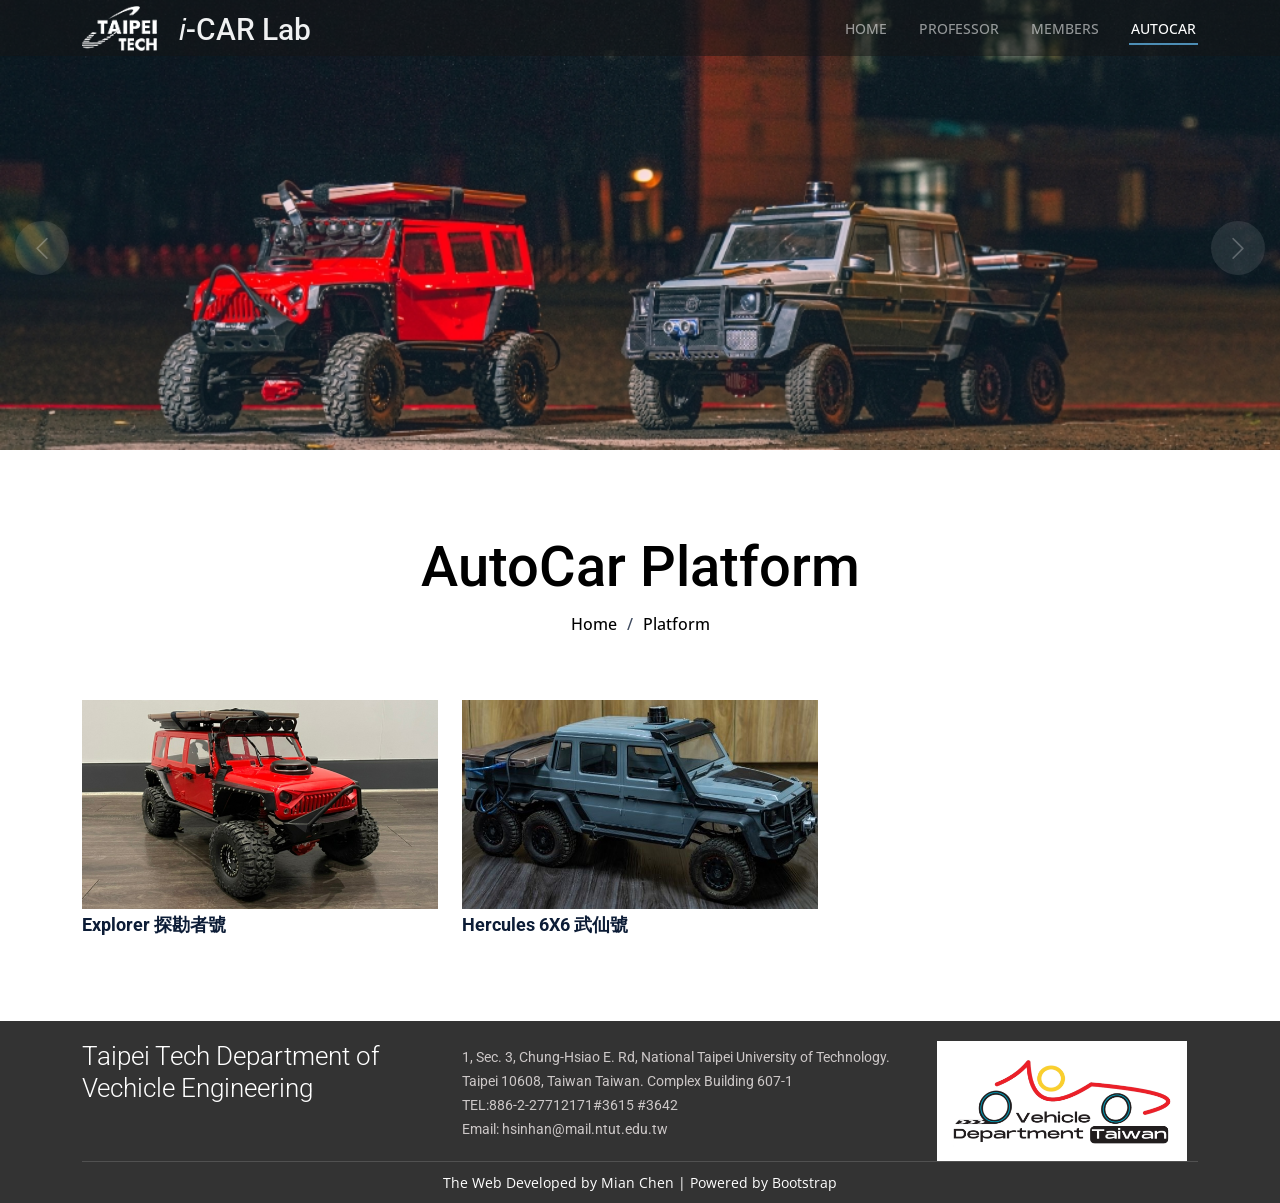
==== commit 0d6991fd: "i斜體" ====
--- a/autocar.html
+++ b/autocar.html
@@ -5,7 +5,7 @@
   <meta charset="utf-8">
   <meta content="width=device-width, initial-scale=1.0" name="viewport">
 
-  <title>i-CAR Lab - Autocar</title>
+  <title>𝑖-CAR Lab - Autocar</title>
   <meta content="" name="description">
   <meta content="" name="keywords">
 
@@ -45,7 +45,7 @@
     <div class="container-fluid container-xl d-flex align-items-center justify-content-between" >
       <a href="index.html"  class="logo d-flex align-items-center">
         <img src="assets/img/rpage_wLogo.png" >
-        <h1 class="test">	&ensp; i-CAR Lab</h1>
+        <h1 class="test">	&ensp; <span class="italic">i</span>-CAR Lab</h1>
       </a>
 
      
@@ -111,7 +111,7 @@
                 <div class="portfolio-info">
                   <h4>Explorer</h4>
                   <p>Explorer hardware layout</p>
-                  <a href="assets/img/redcarplatform.png" title="Explorer hardware layout" data-gallery="portfolio-gallery-construction" class="glightbox preview-link"><i class="bi bi-zoom-in"></i></a>
+                  <a href="assets/img/Explorer_platform.png" title="Explorer hardware layout" data-gallery="portfolio-gallery-construction" class="glightbox preview-link"><i class="bi bi-zoom-in"></i></a>
                 </div>
                 
               </div>
@@ -124,7 +124,7 @@
                 <div class="portfolio-info">
                   <h4>Hercules 6X6</h4>
                   <p>Hercules 6X6 hardware layout</p>
-                  <a href="assets/img/platform.png" title="Hercules 6X6 hardware layout" data-gallery="portfolio-gallery-repairs" class="glightbox preview-link"><i class="bi bi-zoom-in"></i></a>
+                  <a href="assets/img/Hercules6X6_platform.png" title="Hercules 6X6 hardware layout" data-gallery="portfolio-gallery-repairs" class="glightbox preview-link"><i class="bi bi-zoom-in"></i></a>
                 </div>
               </div>
               <h5>Hercules 6X6 武仙號</h5>
--- a/assets/css/main.css
+++ b/assets/css/main.css
@@ -332,6 +332,11 @@
   left: 0;
   right: 0;
 }
+
+.italic {
+  font-style: italic;
+}
+
 
 .test{
   font-size: 30px;
@@ -1155,33 +1160,106 @@
 .about .inner-title {
   font-size: 2.75rem;
   font-weight: 700;
-  margin: 30px 0;
-  margin-top: 40px;
+  margin: 10px 0;
   white-space: nowrap; /* 防止換行 */
+  text-align: center;
 }
 
 @media (min-width: 991px) {
   .about .inner-title {
-    max-width: 65%;
-    margin: 40px 0 80px 0; /* 調整大螢幕下的邊距 */
-  }
-}
-
+    max-width: 100%;
+    margin: 0px 0 20px 0;
+    text-align: left;
+  }
+}
+
+/* 內容區塊 */
 .about .our-story {
   padding: 30px;
   background-color: color-mix(in srgb, var(--default-color), transparent 96%);
-}
-
-@media (min-width: 991px) {
+  max-width: 100%;
+}
+
+.text-left {
+  display: flex;
+  justify-content: center; 
+  align-items: center;
+  text-align: center;
+  width: 100%;
+}
+
+.about-img-container {
+  position: relative;
+  max-width: 100%;
+  display: flex;
+  justify-content: center; 
+  align-items: center;
+}
+
+.about-img {
+  position: relative;
+  width: 100%;
+  max-width: 600px; /* 限制最大寬度 */
+  height: auto; /* 讓圖片高度不受限制 */
+  overflow: visible; /* 讓圖片可超出 */
+}
+
+.about-img img {
+
+  max-width: 100%;
+  height: auto;
+  display: block;
+  object-fit: contain;
+  object-position: center;
+}
+
+
+@media (min-width: 992px) {
+
   .about .our-story {
-    padding-right: 35%;
-    margin-top: -30px; /* 調整 margin-top 來避免移動 */
-  }
-}
-
+    text-align: left;
+    margin-top: 60px;
+  }
+
+  .about-img-container {
+    justify-content: flex-end; /* 靠右 */
+    align-items: flex-start; /* 讓圖片置頂 */
+  }
+
+  .about-img img {
+    position: relative;
+    top: 0;
+    left: 0;
+    max-height: none; /* 讓高度可擴展 */
+  }
+
+}
+
+/* RWD：小螢幕時圖片與內容上下排列 */
+@media (max-width: 991px) {
+  .about .row {
+    display: flex;
+    flex-direction: column;
+    align-items: center;
+  }
+
+  .about .about-img {
+    width: 100%;
+    min-height: 300px;
+    margin-bottom: 20px;
+    
+  }
+
+  .about .our-story {
+    max-width: 100%;
+    padding: 20px;
+    text-align: center;
+  }
+}
 .about .our-story h4 {
   text-transform: uppercase;
   font-size: 1.1rem;
+  text-align: left;
   color: color-mix(in srgb, var(--default-color), transparent 50%);
 }
 
@@ -1191,11 +1269,6 @@
   color: color-mix(in srgb, var(--default-color), transparent 20%);
 }
 
-
-.about .our-story p:last-child {
-  margin-bottom: 0;
-
-}
 
 .about ul {
   list-style: none;
@@ -1222,7 +1295,7 @@
 
 .about ul i {
   font-size: 1.25rem;
-  margin-right: 0.5rem;
+  margin-right:1rem;
   line-height: 1.2;
   color: var(--accent-color);
 }
@@ -1261,32 +1334,6 @@
 
 .about .watch-video .link-container a:hover {
   color: var(--accent-color);
-}
-
-.about .about-img {
-  min-height: 400px; /* 調整最小高度以縮小圖片 */
-  position: relative;
-}
-
-@media (min-width: 992px) {
-  .about .about-img {
-    position: absolute;
-    top: 10px;
-    right: 10%;
-    width: 30%; /* 設置寬度以縮小圖片 */
-    height: 600px; /* 調整高度以保持垂直長方形 */
-  }
-}
-
-.about .about-img img {
-  position: absolute;
-  inset: 0;
-  display: block;
-  width: 100%;
-  height: 100%;
-  object-fit: cover;
-  object-position: center;
-  z-index: 1;
 }
 
 /*--------------------------------------------------------------
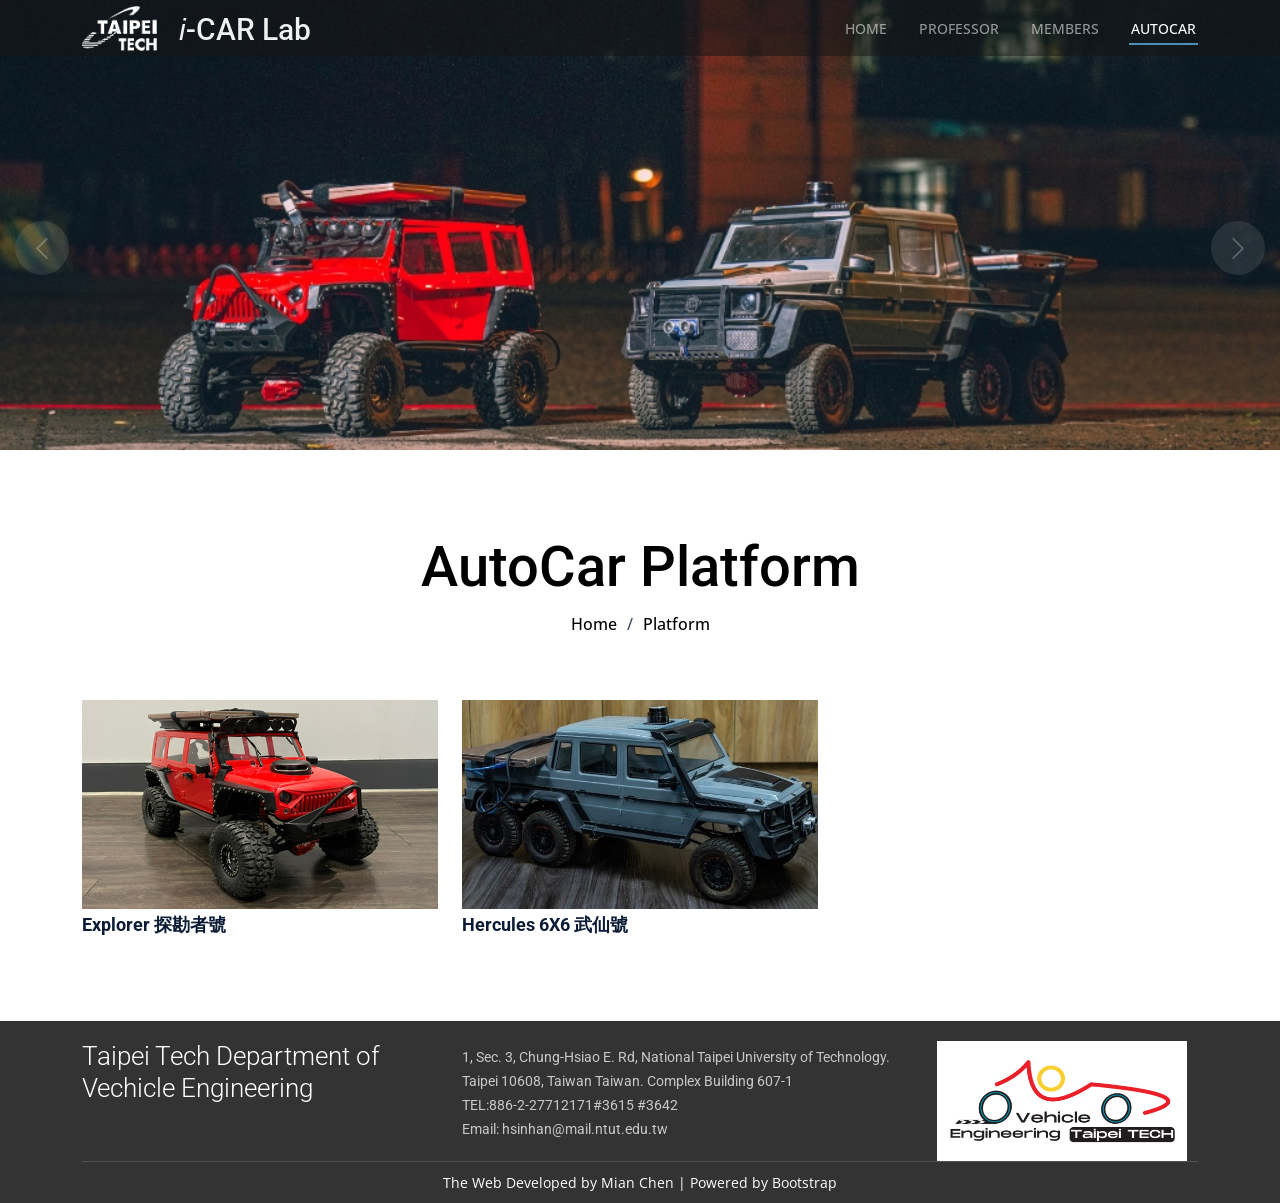
==== commit ba4fa1c0: "新增影片" ====
--- a/autocar.html
+++ b/autocar.html
@@ -112,11 +112,13 @@
                   <h4>Explorer</h4>
                   <p>Explorer hardware layout</p>
                   <a href="assets/img/Explorer_platform.png" title="Explorer hardware layout" data-gallery="portfolio-gallery-construction" class="glightbox preview-link"><i class="bi bi-zoom-in"></i></a>
+                  <a href="assets/img/auto car/AutoCar_Frontview_6floor_8shape.mp4" title="Explorer Demo Video" data-gallery="portfolio-gallery-construction" class="glightbox preview-link"><i class="bi bi-zoom-in"></i></a>
+                  
                 </div>
                 
               </div>
               <h5>Explorer 探勘者號</h5>
-            </div><!-- End Projects Item -->
+            </div><!-- End Projects Item  -->
 
             <div class="col-lg-4 col-md-6 portfolio-item filter-repairs">
               <div class="portfolio-content h-100">
@@ -125,6 +127,8 @@
                   <h4>Hercules 6X6</h4>
                   <p>Hercules 6X6 hardware layout</p>
                   <a href="assets/img/Hercules6X6_platform.png" title="Hercules 6X6 hardware layout" data-gallery="portfolio-gallery-repairs" class="glightbox preview-link"><i class="bi bi-zoom-in"></i></a>
+                  <a href="assets/img/auto car/Demo.mp4" title="Hercules 6X6 Demo Video" data-gallery="portfolio-gallery-construction" class="glightbox preview-link"><i class="bi bi-zoom-in"></i></a>
+
                 </div>
               </div>
               <h5>Hercules 6X6 武仙號</h5>
--- a/assets/css/main.css
+++ b/assets/css/main.css
@@ -65,7 +65,7 @@
 h3,
 h4,
 h5,
-h6 {
+h6 { 
   font-family: var(--font-primary);
 }
 
@@ -87,7 +87,7 @@
 .section {
   color: var(--default-color);
   background-color: var(--background-color);
-  padding: 60px 0;
+  padding: 30px 0px;
   scroll-margin-top: 92px;
   overflow: clip;
 }
@@ -97,6 +97,14 @@
   .section {
     scroll-margin-top: 76px;
   }
+  
+  .section-title h2 {
+    font-size: 32px;
+    font-weight: 700;
+    position: relative;
+  }
+  
+
 }
 
 /*--------------------------------------------------------------
@@ -109,7 +117,7 @@
 }
 
 .section-title h2 {
-  font-size: 32px;
+  font-size: 24px;
   font-weight: 700;
   position: relative;
 }
@@ -1158,7 +1166,7 @@
 # About Section
 --------------------------------------------------------------*/
 .about .inner-title {
-  font-size: 2.75rem;
+  font-size: 1.75rem;
   font-weight: 700;
   margin: 10px 0;
   white-space: nowrap; /* 防止換行 */
@@ -1167,6 +1175,7 @@
 
 @media (min-width: 991px) {
   .about .inner-title {
+    font-size: 2.75rem;
     max-width: 100%;
     margin: 0px 0 20px 0;
     text-align: left;
@@ -1235,27 +1244,6 @@
 
 }
 
-/* RWD：小螢幕時圖片與內容上下排列 */
-@media (max-width: 991px) {
-  .about .row {
-    display: flex;
-    flex-direction: column;
-    align-items: center;
-  }
-
-  .about .about-img {
-    width: 100%;
-    min-height: 300px;
-    margin-bottom: 20px;
-    
-  }
-
-  .about .our-story {
-    max-width: 100%;
-    padding: 20px;
-    text-align: center;
-  }
-}
 .about .our-story h4 {
   text-transform: uppercase;
   font-size: 1.1rem;
@@ -1264,9 +1252,10 @@
 }
 
 .about .our-story h3 {
-  font-size: 2.25rem;
+  font-size: 1.5rem;
   font-weight: 700;
   color: color-mix(in srgb, var(--default-color), transparent 20%);
+  text-align: center;
 }
 
 
@@ -1281,7 +1270,6 @@
   display: flex;
   align-items: center;
   overflow: hidden; /* 防止文字超出邊界 */
-  white-space: nowrap; /* 防止自動換行 */
   text-overflow: ellipsis; /* 文字超出顯示省略號 */
 }
 
@@ -1291,8 +1279,21 @@
     overflow: visible; /* 大螢幕上顯示完整文字 */
     text-overflow: clip; /* 大螢幕上不顯示省略號 */
   }
-}
-
+
+  .about .our-story h3 {
+    font-size: 2.25rem;
+    font-weight: 700;
+    color: color-mix(in srgb, var(--default-color), transparent 20%);
+  }
+}
+
+.about p {
+  font-size: 1.5rem;
+  margin-right:1rem;
+  line-height: 1.2;
+  text-align: center;
+  color: color-mix(in srgb, var(--default-color), transparent 20%);
+}
 .about ul i {
   font-size: 1.25rem;
   margin-right:1rem;
@@ -1542,6 +1543,16 @@
 /*--------------------------------------------------------------
 # Projet Details Section
 --------------------------------------------------------------*/
+/* 修正 hover 時只顯示對應區塊的 a 鏈結 */
+.projects .portfolio-item:hover .portfolio-info .preview-link {
+  display: inline-block;
+}
+
+/* 預設先隱藏所有 preview-link */
+.projects .portfolio-content .preview-link {
+  display: none;
+}
+
 .project-details .portfolio-details-slider img {
   width: 100%;
 }
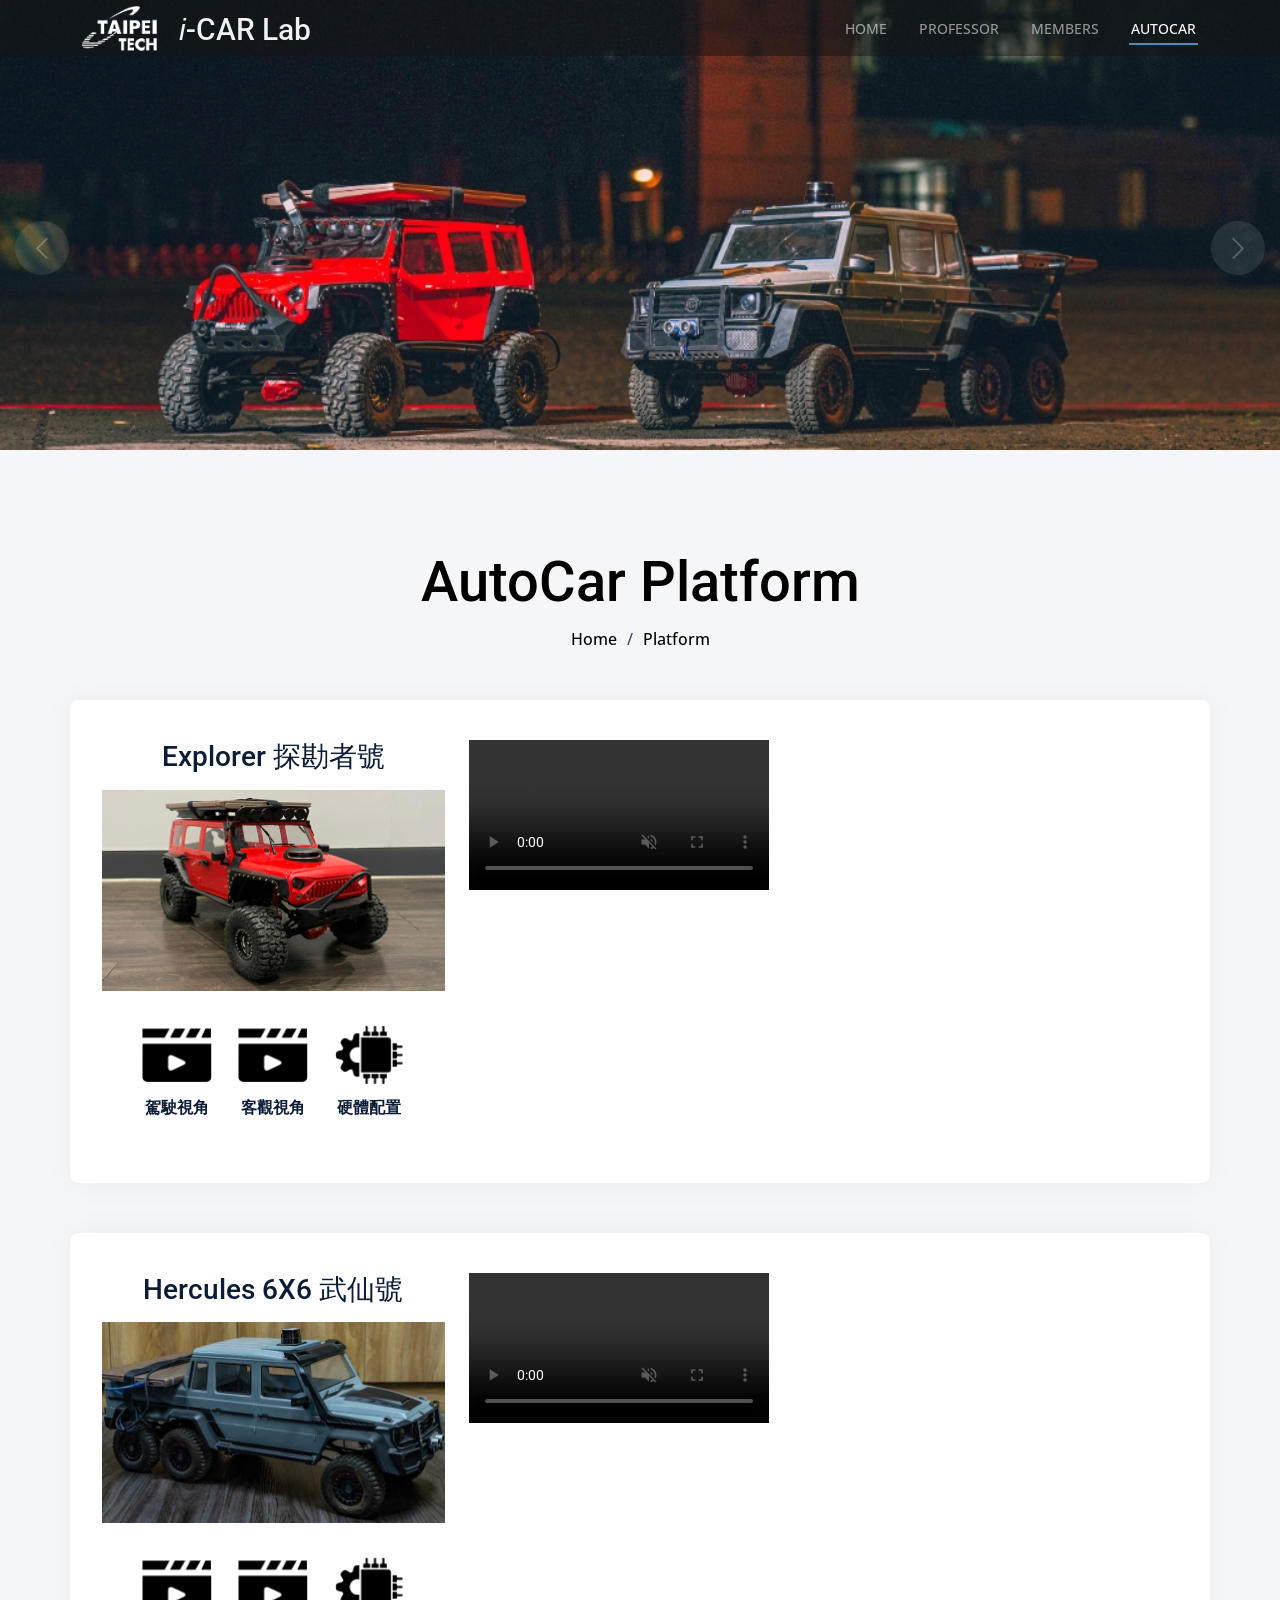
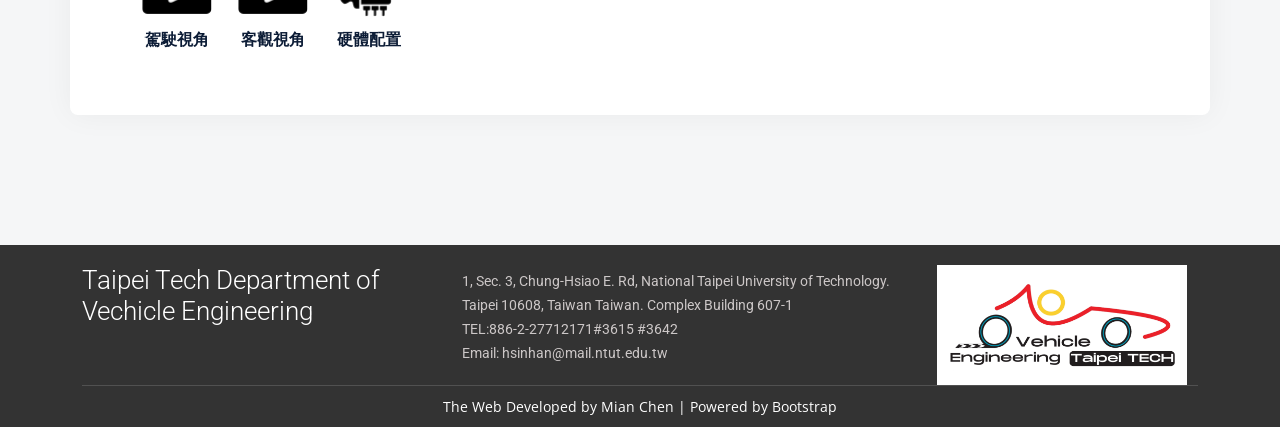
==== commit 27ddd67d: "修改小車平台介面" ====
--- a/autocar.html
+++ b/autocar.html
@@ -36,6 +36,8 @@
   * Author: BootstrapMade.com
   * License: https://bootstrapmade.com/license/
   ======================================================== -->
+
+
 </head>
 
 <body>
@@ -85,7 +87,7 @@
 
 
   <main id="main">
-<!--  AutoCar Posts Section -->
+  <!--  AutoCar Posts Section -->
     <div class="autocar-title d-flex align-items-center" >
       <div class="container position-relative d-flex flex-column align-items-center" data-aos="fade">
         <h2>AutoCar Platform</h2>
@@ -97,51 +99,93 @@
         </nav>
       </div>
     </div>
-    
-    <section id="projects" class="projects">
+
+    <section id="projects" class="projects page-background">
       <div class="container" data-aos="fade-up">
 
-        <div class="portfolio-isotope" data-portfolio-filter="*" data-portfolio-layout="masonry" data-portfolio-sort="original-order">
-
-          <div class="row gy-4 portfolio-container" data-aos="fade-up" data-aos-delay="200">
-
-            <div class="col-lg-4 col-md-6 portfolio-item filter-construction">
-              <div class="portfolio-content h-100">
-                <img src="assets/img/kitHardware.png" class="img-fluid" alt="">
-                <div class="portfolio-info">
-                  <h4>Explorer</h4>
-                  <p>Explorer hardware layout</p>
-                  <a href="assets/img/Explorer_platform.png" title="Explorer hardware layout" data-gallery="portfolio-gallery-construction" class="glightbox preview-link"><i class="bi bi-zoom-in"></i></a>
-                  <a href="assets/img/auto car/AutoCar_Frontview_6floor_8shape.mp4" title="Explorer Demo Video" data-gallery="portfolio-gallery-construction" class="glightbox preview-link"><i class="bi bi-zoom-in"></i></a>
-                  
-                </div>
-                
-              </div>
-              <h5>Explorer 探勘者號</h5>
-            </div><!-- End Projects Item  -->
-
-            <div class="col-lg-4 col-md-6 portfolio-item filter-repairs">
-              <div class="portfolio-content h-100">
-                <img src="assets/img/greycarPlatform.jpg" class="img-fluid" alt="">
-                <div class="portfolio-info">
-                  <h4>Hercules 6X6</h4>
-                  <p>Hercules 6X6 hardware layout</p>
-                  <a href="assets/img/Hercules6X6_platform.png" title="Hercules 6X6 hardware layout" data-gallery="portfolio-gallery-repairs" class="glightbox preview-link"><i class="bi bi-zoom-in"></i></a>
-                  <a href="assets/img/auto car/Demo.mp4" title="Hercules 6X6 Demo Video" data-gallery="portfolio-gallery-construction" class="glightbox preview-link"><i class="bi bi-zoom-in"></i></a>
-
-                </div>
-              </div>
-              <h5>Hercules 6X6 武仙號</h5>
-            </div><!-- End Projects Item -->
-
-          </div>
-
+        <div class="row vehicle-card">
+           
+          <!-- 左側縮圖選單 -->
+      
+          <div class="col-lg-4 col-md-12 mb-4 text-center">
+            <h3 class="mb-3">Explorer 探勘者號</h3>
+
+            <!-- 車輛圖片展示 -->
+            <img src="assets/img/kitHardware.png" class="img-fluid mb-4" alt="Explorer Main Image" style="max-width: 100%; height: auto;">
+
+            <!-- 影片切換按鈕（橫向排列） -->
+            <div class="d-flex justify-content-center gap-3">
+              <div class="video-btn" data-video="assets/img/auto car/AutoCar_Frontview_6floor_8shape.mp4">
+                <img src="assets/img/video.png" alt="駕駛視角" style="width: 80px; height: 80px; object-fit: cover;">
+                <div><strong>駕駛視角</strong></div>
+              </div>
+              <div class="video-btn" data-video="assets/img/auto car/Red_Auto_B1_.mp4">
+                <img src="assets/img/video.png" alt="駕駛視角2" style="width: 80px; height: 80px; object-fit: cover;">
+                <div><strong>客觀視角</strong></div>
+              </div>
+              <div class="video-btn" data-image="assets/img/Explorer_platform.png">
+                <img src="assets/img/layout.png" alt="硬體配置" style="width: 80px; height: 80px; object-fit: cover;">
+                <div><strong>硬體配置</strong></div>
+              </div>
+            </div>
+          </div>
+
+
+          <!-- 右側影片播放區 -->
+          <div class="col-lg-8 col-md-12">
+            <div class="video-wrapper">
+              <video id="main-video" class="img-fluid" controls autoplay muted loop playsinline>
+                <source src="assets/img/auto car/Red_Auto_B1_.mp4" type="video/mp4">
+                您的瀏覽器不支援影片播放
+              </video>
+
+              <img id="main-image" src="" alt="硬體圖片" class="img-fluid" style="display: none; max-width: 100%; height: auto;">
+
+            </div>
+          </div>
+        </div>
+
+        <!-- 第二組 Hercules 武仙號排版區 -->
+        <div class="row vehicle-card">
+          <!-- 左側圖片與按鈕 -->
+          <div class="col-lg-4 col-md-12 mb-4 text-center">
+            <h3 class="mb-3">Hercules 6X6 武仙號</h3>
+
+            <!-- 車輛圖片展示（固定不變） -->
+            <img src="assets/img/greycarPlatform.jpg" class="img-fluid mb-4" alt="Hercules Main Image" style="max-width: 100%; height: auto;">
+
+            <!-- 三個切換按鈕 -->
+            <div class="d-flex justify-content-center gap-3">
+              <div class="video-btn" data-video="assets/img/auto car/AutoCar_Frontview_b1floor_graycar.mp4">
+                <img src="assets/img/video.png" alt="駕駛視角" style="width: 80px; height: 80px; object-fit: cover;">
+                <div><strong>駕駛視角</strong></div>
+              </div>
+              <div class="video-btn" data-video="assets/img/auto car/Grey_Auto_B1_.mp4">
+                <img src="assets/img/video.png" alt="客觀視角" style="width: 80px; height: 80px; object-fit: cover;">
+                <div><strong>客觀視角</strong></div>
+              </div>
+              <div class="video-btn" data-image="assets/img/Hercules6X6_platform.png">
+                <img src="assets/img/layout.png" alt="硬體配置" style="width: 80px; height: 80px; object-fit: cover;">
+                <div><strong>硬體配置</strong></div>
+              </div>
+            </div>
+          </div>
+
+          <!-- 右側影片或圖片展示區 -->
+          <div class="col-lg-8 col-md-12">
+            <div class="video-wrapper text-center">
+              <video id="hercules-video" class="img-fluid" controls autoplay muted loop playsinline style="display: block;">
+                <source src="assets/img/auto car/Grey_Auto_B1_.mp4" type="video/mp4">
+                您的瀏覽器不支援影片播放
+              </video>
+
+              <img id="hercules-image" src="" alt="硬體圖片" class="img-fluid" style="display: none; max-width: 100%; height: auto;">
+            </div>
+          </div>
         </div>
 
       </div>
-    </section><!-- End AutoCar Posts Section -->
-  
-    
+    </section>
   </main>
 
   <!-- ======= Footer ======= -->
@@ -194,8 +238,37 @@
   <script src="assets/vendor/purecounter/purecounter_vanilla.js"></script>
   <script src="assets/vendor/php-email-form/validate.js"></script>
 
+
+
+
   <!-- Template Main JS File -->
   <script src="assets/js/main.js"></script>
+  <script>
+  document.querySelectorAll('.video-btn').forEach(item => {
+    item.addEventListener('click', () => {
+      const videoSrc = item.getAttribute('data-video');
+      const imageSrc = item.getAttribute('data-image');
+
+      const parentRow = item.closest('.row');
+      const video = parentRow.querySelector('video');
+      const image = parentRow.querySelector('img[id$="image"]');
+
+      if (videoSrc) {
+        // 切換影片
+        video.querySelector('source').src = videoSrc;
+        video.load();
+        video.style.display = 'block';
+        video.play();
+        image.style.display = 'none';
+      } else if (imageSrc) {
+        image.src = imageSrc;
+        image.style.display = 'block';
+        video.style.display = 'none';
+        video.pause();
+      }
+      });
+    });
+  </script>
 
 </body>
 
--- a/assets/css/main.css
+++ b/assets/css/main.css
@@ -1543,15 +1543,7 @@
 /*--------------------------------------------------------------
 # Projet Details Section
 --------------------------------------------------------------*/
-/* 修正 hover 時只顯示對應區塊的 a 鏈結 */
-.projects .portfolio-item:hover .portfolio-info .preview-link {
-  display: inline-block;
-}
-
-/* 預設先隱藏所有 preview-link */
-.projects .portfolio-content .preview-link {
-  display: none;
-}
+
 
 .project-details .portfolio-details-slider img {
   width: 100%;
@@ -1722,7 +1714,7 @@
 # HomePage Hero Section
 --------------------------------------------------------------*/
 #homepage {
-  width: 100%;
+  width: 100vw;
   height: auto;
   position: relative;
   background-image: url('assets/img/hero.png'); /* 設置背景圖片 */
@@ -1734,7 +1726,7 @@
 
 #homepage .homepage-container {
   width: 100%;
-  max-width: 1920px; /* 設定最大寬度與圖片寬度一致 */
+  max-width: none; /*1920px 設定最大寬度與圖片寬度一致 */
   overflow: hidden; /* 確保圖片不會超出容器範圍 */
 }
 
@@ -1746,6 +1738,7 @@
 
 #homepage .homepage-logo img {
   display: block;
+  margin: 0 auto;     /* 水平置中 */
   max-width: 100%;
   height: auto;
 }
@@ -1922,7 +1915,11 @@
 /*--------------------------------------------------------------
 # AutoCar Posts Section
 --------------------------------------------------------------*/
-
+.autocar-title {
+  background-color: #f5f6f7;  
+  padding-top: 60px;
+  padding-bottom: 30px;
+}
 .projects .portfolio-flters {
   padding: 0;
   margin: 0 auto 20px auto;
@@ -1970,6 +1967,37 @@
   transition: 0.3s;
 }
 
+
+.video-btn img {
+  width: 450px;          /* 固定寬度 */
+  height: 250px;         /* 固定高度 */
+  object-fit: cover;     /* 保持比例、裁切填滿框框 */
+  border-radius: 8px;    /* 圓角可選 */
+  cursor: pointer;
+  transition: 0.3s;
+  border: 2px solid transparent;
+}
+
+.video-btn img:hover {
+  border-color: #194059; /* 滑鼠移上時高亮邊框 */
+}
+
+/* 整體頁面底色（類似灰白） */
+.page-background {
+  background-color: #f5f6f7;
+  padding: 80px 0;
+}
+
+/* 單個車輛卡片區塊樣式 */
+.vehicle-card {
+  background-color: #ffffff;
+  box-shadow: 0 0 30px rgba(0, 0, 0, 0.05);
+  padding: 40px 20px;
+  border-radius: 8px;
+  margin-bottom: 50px;
+}
+
+
 .projects .portfolio-content .portfolio-info {
   opacity: 0;
   position: absolute;
